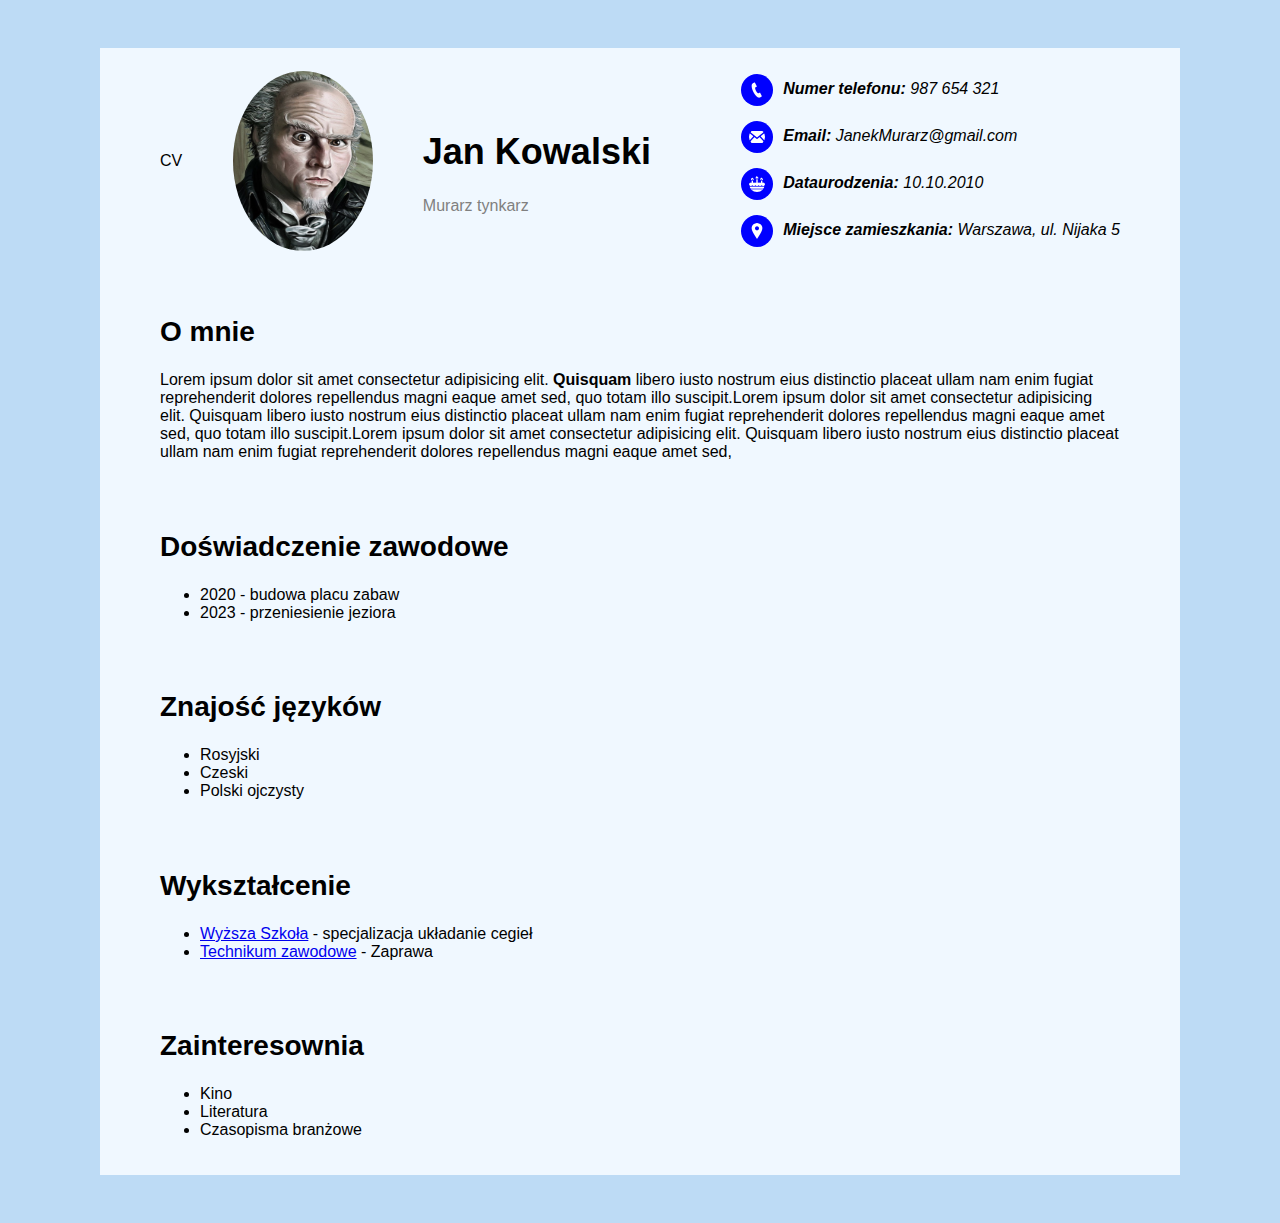
==== CV/index.html @ b51c8693 "Classes" ====
<!DOCTYPE html>
<html lang="pl">
<head>
    <meta charset="UTF-8">
    <meta http-equiv="X-UA-Compatible" content="IE=edge">
    <meta name="viewport" content="width=device-width, initial-scale=1.0">
    <title>CV</title>
    <link rel="stylesheet" href="style.css">
    
</head>
<body>
    <header>
    <p>CV</p>
    <img class="circle" src="SNZ11.jpg"  alt="">
    <div>
    <h1>Jan Kowalski</h1>    
    <span>Murarz tynkarz</span>
    </div>   
    <address>
        <ul>
            <li><img class="address-icon circle" src="Images/phone.png"><b>Numer telefonu:</b> 987 654 321</li>
            <li><img class="address-icon circle" src="Images/mail.png"><b>Email:</b> JanekMurarz@gmail.com</li>
            <li><img class="address-icon circle" src="Images/birthday-cake.png"><b>Dataurodzenia:</b> 10.10.2010</li>
            <li><img class="address-icon circle" src="Images/pin.png"><b>Miejsce zamieszkania:</b> Warszawa, ul. Nijaka 5</li>
        </ul>
    </address>
</header>
<main>
    <section>
    <h2>O mnie</h2>
        <p>Lorem ipsum dolor sit amet consectetur adipisicing elit. <b>Quisquam</b> libero iusto nostrum eius distinctio placeat ullam nam enim fugiat reprehenderit dolores repellendus magni eaque amet sed, quo totam illo suscipit.Lorem ipsum dolor sit amet consectetur adipisicing elit. Quisquam libero iusto nostrum eius distinctio placeat ullam nam enim fugiat reprehenderit dolores repellendus magni eaque amet sed, quo totam illo suscipit.Lorem ipsum dolor sit amet consectetur adipisicing elit. Quisquam libero iusto nostrum eius distinctio placeat ullam nam enim fugiat reprehenderit dolores repellendus magni eaque amet sed,        
        </p>
    </section>
     <section>
    <h2>Doświadczenie zawodowe</h2>
            <ul>
            <li>2020 - budowa placu zabaw</li>
            <li>2023 - przeniesienie jeziora</li>
        </ul>
    </section>   
    <section>
    <h2>Znajość języków</h2>
    <ul>
        <li>Rosyjski</li>
        <li>Czeski</li>
        <li>Polski ojczysty</li>
    </ul>
    </section>   
    <section>
    <h2>Wykształcenie</h2>
    <ul>
        <li><a href="https://www.uczelnie.pl/miasto/gdansk/kierunek/Budownictwo/">Wyższa Szkoła</a>  - specjalizacja układanie cegieł</li>
        <li><a href="https://www.zsb.wroc.pl/"> Technikum zawodowe</a> - Zaprawa</li>
    </ul>
</section>   
<section>
    <h2>Zainteresownia</h2>
    <ul>
        <li>Kino</li>
        <li>Literatura</li>
        <li>Czasopisma branżowe</li>
    </ul>
</section>   
</main>    
</body>
</html>
---- CV/style.css ----
body {
    font-family: Arial;
    background-color: rgb(189, 219, 245);
    padding: 40px 0;
}
h2 {
    font-size: 28px;
}
h1 {
    font-size: 36px;
}
span{
    color: gray;
}
img {
    width: 140px;
     height:180px;
}
section, header {
    padding: 10px 60px 20px 60px;
    background-color: aliceblue;
    width: 960px;
    margin: 0 auto;
}
header {
    display: flex;
    align-items: center;
    justify-content: space-between;
}

header ul {
    list-style: none;
}

header li {
    margin-bottom: 15px;
}

.address-icon  {
    width: 16px;
    height: 16px;
    background-color: blue;
    margin-right: 10px;
    padding: 8px;
    vertical-align: middle;
}

.circle {
    border-radius: 50%;
}
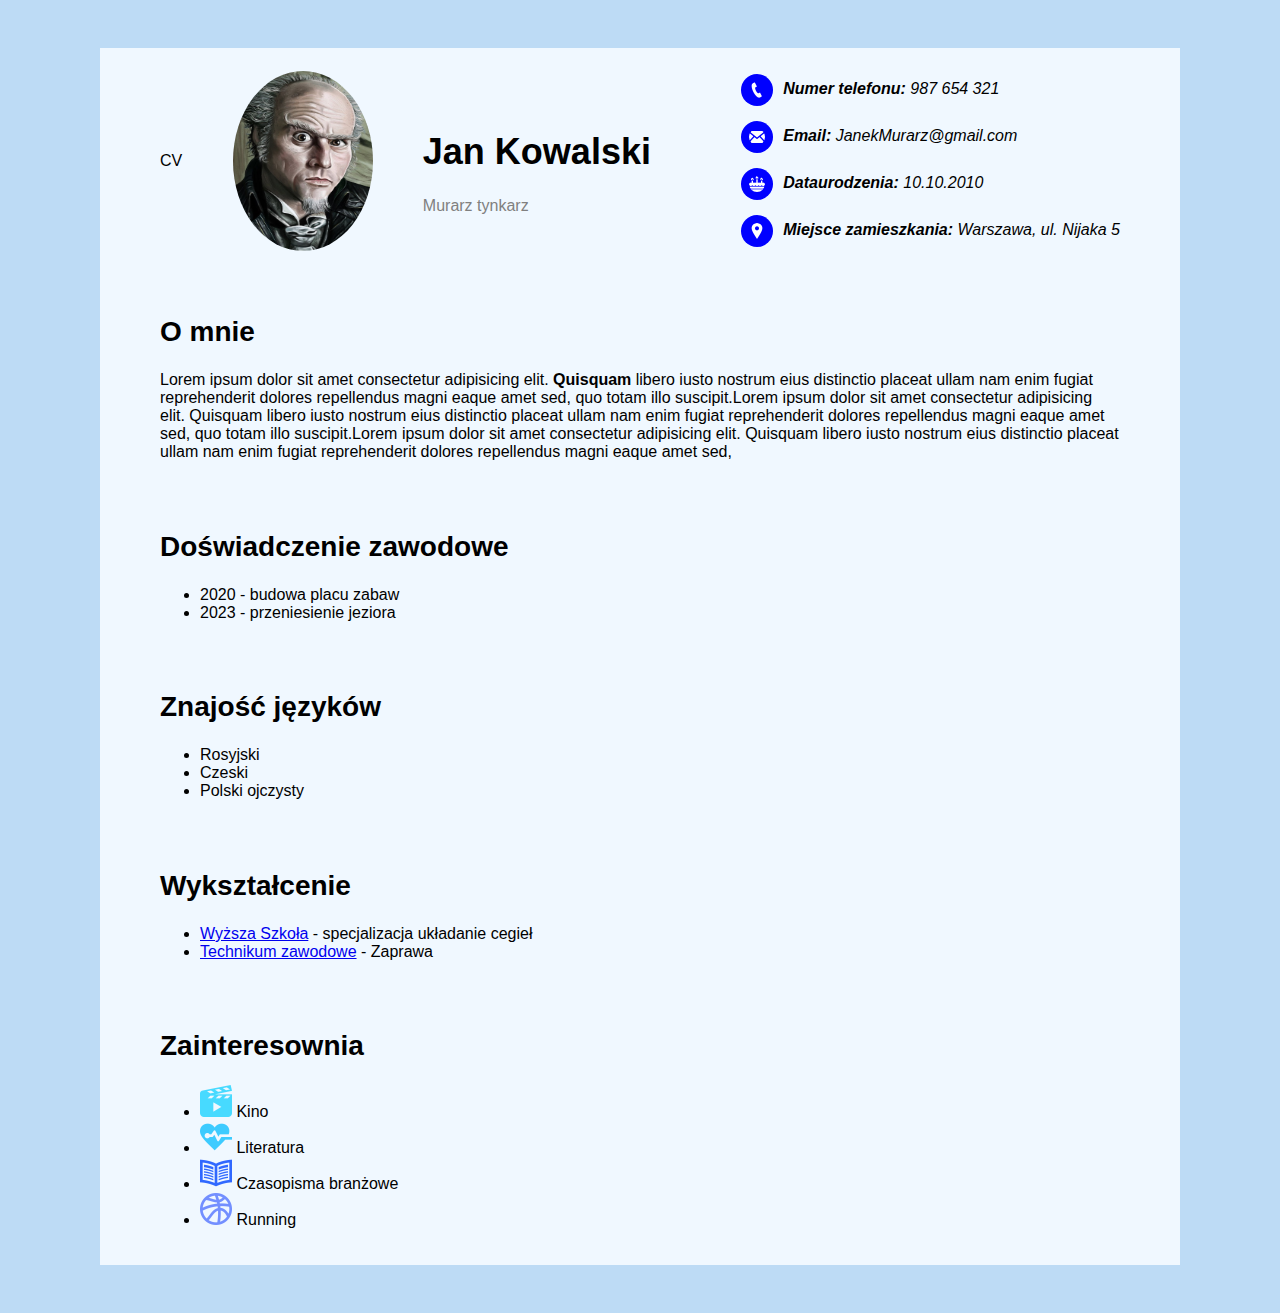
==== commit aa74c8c1: "Fix Images" ====
--- a/CV/index.html
+++ b/CV/index.html
@@ -11,7 +11,7 @@
 <body>
     <header>
     <p>CV</p>
-    <img class="circle" src="SNZ11.jpg"  alt="">
+    <img class="profile-picture circle" src="SNZ11.jpg"  alt="">
     <div>
     <h1>Jan Kowalski</h1>    
     <span>Murarz tynkarz</span>
@@ -56,9 +56,10 @@
 <section>
     <h2>Zainteresownia</h2>
     <ul>
-        <li>Kino</li>
-        <li>Literatura</li>
-        <li>Czasopisma branżowe</li>
+        <li><img src="Images/iconmonstr-video-8-32.png" alt=""> Kino</li>
+        <li><img src="Images/iconmonstr-medical-6-32.png" alt=""> Literatura</li>
+        <li><img src="Images/iconmonstr-newspaper-4-32.png" alt=""> Czasopisma branżowe</li>
+        <li><img src="Images/iconmonstr-basketball-2-32.png" alt=""> Running</li>
     </ul>
 </section>   
 </main>    
--- a/CV/style.css
+++ b/CV/style.css
@@ -12,10 +12,7 @@
 span{
     color: gray;
 }
-img {
-    width: 140px;
-     height:180px;
-}
+
 section, header {
     padding: 10px 60px 20px 60px;
     background-color: aliceblue;
@@ -47,4 +44,8 @@
 
 .circle {
     border-radius: 50%;
+}
+.profile-picture {
+    width: 140px;
+    height: 180px;
 }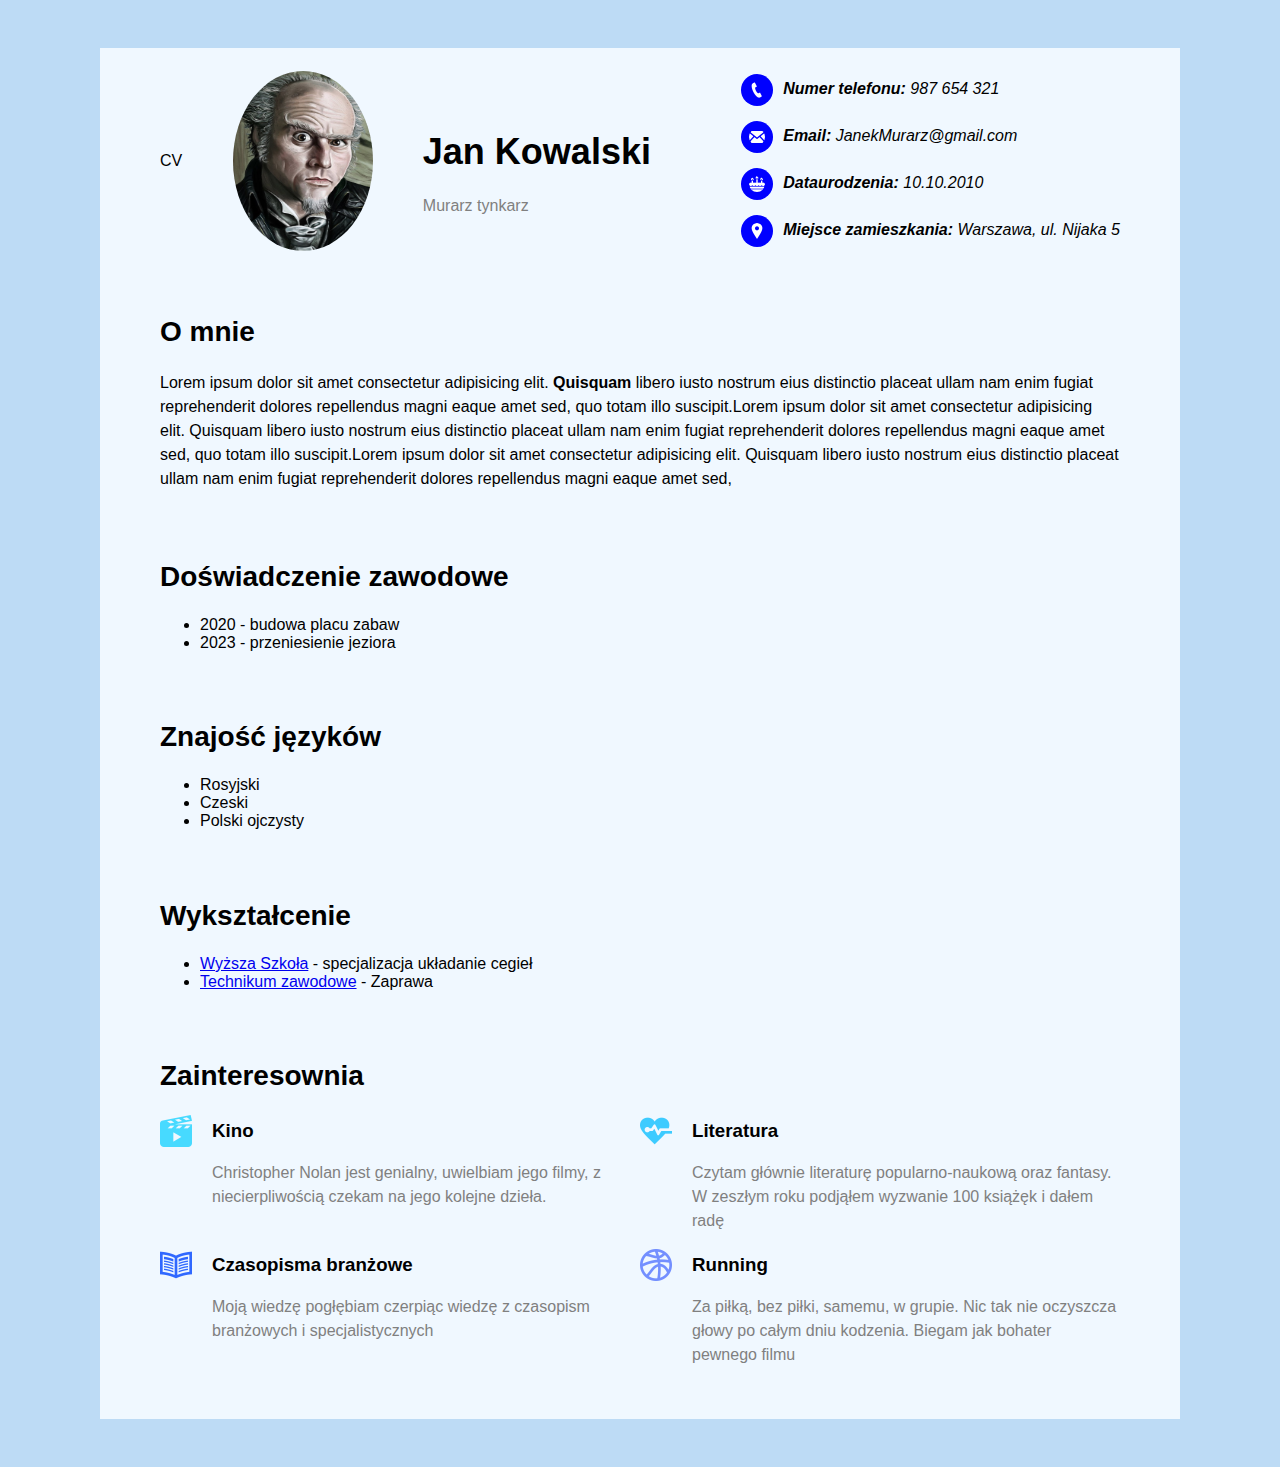
==== commit 16c5682b: "Flex" ====
--- a/CV/index.html
+++ b/CV/index.html
@@ -55,11 +55,33 @@
 </section>   
 <section>
     <h2>Zainteresownia</h2>
-    <ul>
-        <li><img src="Images/iconmonstr-video-8-32.png" alt=""> Kino</li>
-        <li><img src="Images/iconmonstr-medical-6-32.png" alt=""> Literatura</li>
-        <li><img src="Images/iconmonstr-newspaper-4-32.png" alt=""> Czasopisma branżowe</li>
-        <li><img src="Images/iconmonstr-basketball-2-32.png" alt=""> Running</li>
+    <ul class="hobbies">
+        <li><img src="Images/iconmonstr-video-8-32.png" alt="">
+            <div><h3> Kino</h3>
+        <p> Christopher Nolan jest genialny, uwielbiam jego filmy, z niecierpliwością czekam na jego kolejne dzieła.</p>
+    </div>    
+    </li>
+        <li><img src="Images/iconmonstr-medical-6-32.png" alt="">
+            <div>
+            <h3>Literatura
+            
+        </h3>
+            <p>Czytam głównie literaturę popularno-naukową oraz fantasy. W zeszłym roku podjąłem wyzwanie 100 książęk i dałem radę</p>
+        </div>
+        </li>
+        <li><img src="Images/iconmonstr-newspaper-4-32.png" alt="">
+            <div>
+                <h3>Czasopisma branżowe</h3>
+        <p>Moją wiedzę pogłębiam czerpiąc wiedzę z czasopism branżowych i specjalistycznych</p>
+    </div>   
+    </li>
+        <li><img src="Images/iconmonstr-basketball-2-32.png" alt="">
+            <div><h3>Running
+           
+        </h3>
+        <p>Za piłką, bez piłki, samemu, w grupie. Nic tak nie oczyszcza głowy po całym dniu kodzenia. Biegam jak bohater pewnego filmu</p>
+    </div>    
+    </li>
     </ul>
 </section>   
 </main>    
--- a/CV/style.css
+++ b/CV/style.css
@@ -3,13 +3,20 @@
     background-color: rgb(189, 219, 245);
     padding: 40px 0;
 }
+
+h1 {
+    font-size: 36px;
+}
+
 h2 {
     font-size: 28px;
 }
-h1 {
-    font-size: 36px;
+
+h3  {
+    margin-top: 5px;
 }
-span{
+
+span {
     color: gray;
 }
 
@@ -48,4 +55,29 @@
 .profile-picture {
     width: 140px;
     height: 180px;
+}
+
+.hobbies {
+    list-style: none;
+    padding: 0; 
+    display: flex ;
+    flex-wrap: wrap;
+}
+.hobbies li {
+    width: 50%;
+    display: flex;
+    align-items: flex-start;
+    margin-bottom: 40px4;
+}
+
+.hobbies div {
+    margin-left: 20px;
+}
+
+.hobbies p {
+    color: gray;
+}
+
+p {
+    line-height: 1.5;
 }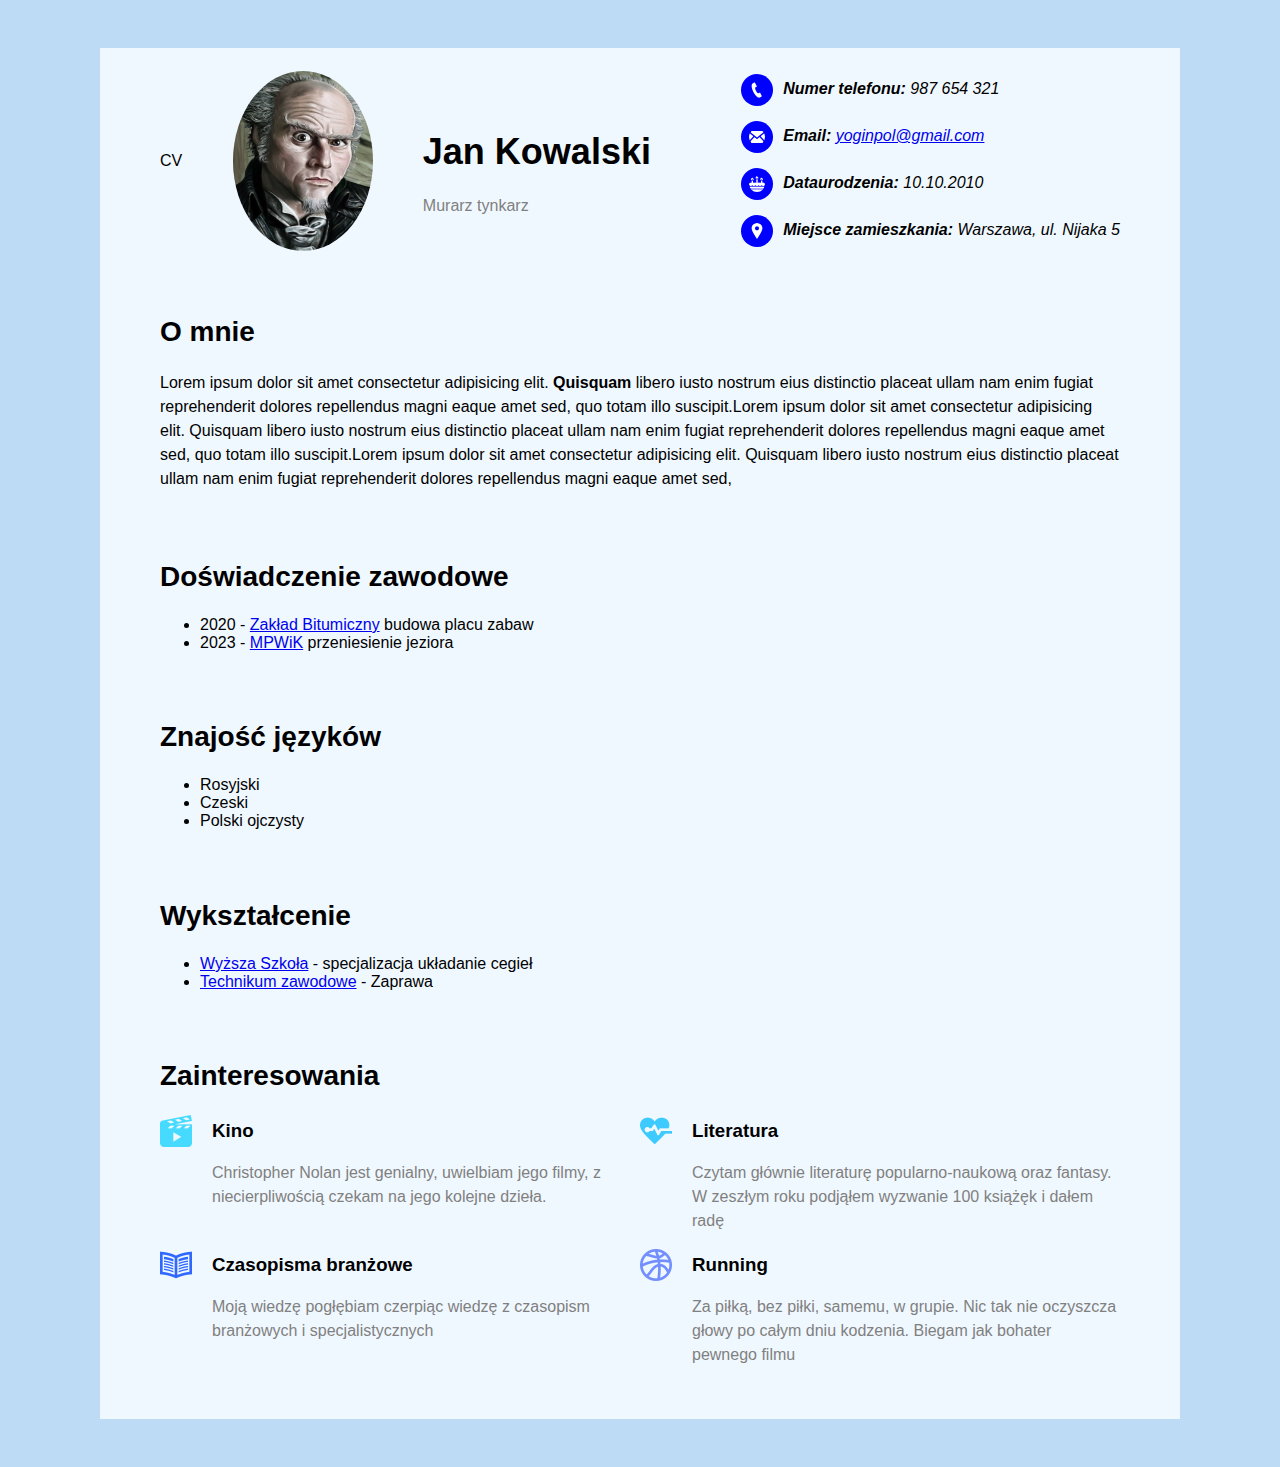
==== commit a7ae2abf: "Format" ====
--- a/CV/index.html
+++ b/CV/index.html
@@ -1,89 +1,146 @@
 <!DOCTYPE html>
 <html lang="pl">
-<head>
-    <meta charset="UTF-8">
-    <meta http-equiv="X-UA-Compatible" content="IE=edge">
-    <meta name="viewport" content="width=device-width, initial-scale=1.0">
+  <head>
+    <meta charset="UTF-8" />
+    <meta http-equiv="X-UA-Compatible" content="IE=edge" />
+    <meta name="viewport" content="width=device-width, initial-scale=1.0" />
     <title>CV</title>
-    <link rel="stylesheet" href="style.css">
-    
-</head>
-<body>
+    <link rel="stylesheet" href="style.css" />
+  </head>
+  <body>
     <header>
-    <p>CV</p>
-    <img class="profile-picture circle" src="SNZ11.jpg"  alt="">
-    <div>
-    <h1>Jan Kowalski</h1>    
-    <span>Murarz tynkarz</span>
-    </div>   
-    <address>
+      <p>CV</p>
+      <img class="profile-picture circle" src="SNZ11.jpg" alt="" />
+      <div>
+        <h1>Jan Kowalski</h1>
+        <span>Murarz tynkarz</span>
+      </div>
+      <address>
         <ul>
-            <li><img class="address-icon circle" src="Images/phone.png"><b>Numer telefonu:</b> 987 654 321</li>
-            <li><img class="address-icon circle" src="Images/mail.png"><b>Email:</b> JanekMurarz@gmail.com</li>
-            <li><img class="address-icon circle" src="Images/birthday-cake.png"><b>Dataurodzenia:</b> 10.10.2010</li>
-            <li><img class="address-icon circle" src="Images/pin.png"><b>Miejsce zamieszkania:</b> Warszawa, ul. Nijaka 5</li>
+          <li>
+            <img class="address-icon circle" src="Images/phone.png" /><b
+              >Numer telefonu:</b>
+            987 654 321
+          </li>
+          <li>
+            <img class="address-icon circle" src="Images/mail.png" /><b
+              >Email:</b> <a href="mailto:yoginpol@gmail.com">  yoginpol@gmail.com</a>           
+          </li>
+          <li>
+            <img class="address-icon circle" src="Images/birthday-cake.png" /><b
+              >Dataurodzenia:</b>
+            10.10.2010
+          </li>
+          <li>
+            <img class="address-icon circle" src="Images/pin.png" /><b
+              >Miejsce zamieszkania:</b>
+            Warszawa, ul. Nijaka 5
+          </li>
         </ul>
-    </address>
-</header>
-<main>
-    <section>
-    <h2>O mnie</h2>
-        <p>Lorem ipsum dolor sit amet consectetur adipisicing elit. <b>Quisquam</b> libero iusto nostrum eius distinctio placeat ullam nam enim fugiat reprehenderit dolores repellendus magni eaque amet sed, quo totam illo suscipit.Lorem ipsum dolor sit amet consectetur adipisicing elit. Quisquam libero iusto nostrum eius distinctio placeat ullam nam enim fugiat reprehenderit dolores repellendus magni eaque amet sed, quo totam illo suscipit.Lorem ipsum dolor sit amet consectetur adipisicing elit. Quisquam libero iusto nostrum eius distinctio placeat ullam nam enim fugiat reprehenderit dolores repellendus magni eaque amet sed,        
+      </address>
+    </header>
+    <main>
+      <section>
+        <h2>O mnie</h2>
+        <p>
+          Lorem ipsum dolor sit amet consectetur adipisicing elit.
+          <b>Quisquam</b> libero iusto nostrum eius distinctio placeat ullam nam
+          enim fugiat reprehenderit dolores repellendus magni eaque amet sed,
+          quo totam illo suscipit.Lorem ipsum dolor sit amet consectetur
+          adipisicing elit. Quisquam libero iusto nostrum eius distinctio
+          placeat ullam nam enim fugiat reprehenderit dolores repellendus magni
+          eaque amet sed, quo totam illo suscipit.Lorem ipsum dolor sit amet
+          consectetur adipisicing elit. Quisquam libero iusto nostrum eius
+          distinctio placeat ullam nam enim fugiat reprehenderit dolores
+          repellendus magni eaque amet sed,
         </p>
-    </section>
-     <section>
-    <h2>Doświadczenie zawodowe</h2>
-            <ul>
-            <li>2020 - budowa placu zabaw</li>
-            <li>2023 - przeniesienie jeziora</li>
+      </section>
+      <section>
+        <h2>Doświadczenie zawodowe</h2>
+        <ul>
+          <li>
+            2020 -
+            <a
+              href="https://bergerholding.eu/pl/polska/bran%C5%BCe/berger-bau-polska/wytw%C3%B3rnie-mas-bitumicznych"
+            >
+              Zakład Bitumiczny</a
+            >
+            budowa placu zabaw
+          </li>
+          <li>
+            2023 - <a href="https://www.mpwik.wroc.pl/">MPWiK</a> przeniesienie
+            jeziora
+          </li>
         </ul>
-    </section>   
-    <section>
-    <h2>Znajość języków</h2>
-    <ul>
-        <li>Rosyjski</li>
-        <li>Czeski</li>
-        <li>Polski ojczysty</li>
-    </ul>
-    </section>   
-    <section>
-    <h2>Wykształcenie</h2>
-    <ul>
-        <li><a href="https://www.uczelnie.pl/miasto/gdansk/kierunek/Budownictwo/">Wyższa Szkoła</a>  - specjalizacja układanie cegieł</li>
-        <li><a href="https://www.zsb.wroc.pl/"> Technikum zawodowe</a> - Zaprawa</li>
-    </ul>
-</section>   
-<section>
-    <h2>Zainteresownia</h2>
-    <ul class="hobbies">
-        <li><img src="Images/iconmonstr-video-8-32.png" alt="">
-            <div><h3> Kino</h3>
-        <p> Christopher Nolan jest genialny, uwielbiam jego filmy, z niecierpliwością czekam na jego kolejne dzieła.</p>
-    </div>    
-    </li>
-        <li><img src="Images/iconmonstr-medical-6-32.png" alt="">
+      </section>
+      <section>
+        <h2>Znajość języków</h2>
+        <ul>
+          <li>Rosyjski</li>
+          <li>Czeski</li>
+          <li>Polski ojczysty</li>
+        </ul>
+      </section>
+      <section>
+        <h2>Wykształcenie</h2>
+        <ul>
+          <li>
+            <a
+              href="https://www.uczelnie.pl/miasto/gdansk/kierunek/Budownictwo/"
+              >Wyższa Szkoła</a
+            >
+            - specjalizacja układanie cegieł
+          </li>
+          <li>
+            <a href="https://www.zsb.wroc.pl/"> Technikum zawodowe</a> - Zaprawa
+          </li>
+        </ul>
+      </section>
+      <section>
+        <h2>Zainteresowania</h2>
+        <ul class="hobbies">
+          <li>
+            <img src="Images/iconmonstr-video-8-32.png" alt="" />
             <div>
-            <h3>Literatura
-            
-        </h3>
-            <p>Czytam głównie literaturę popularno-naukową oraz fantasy. W zeszłym roku podjąłem wyzwanie 100 książęk i dałem radę</p>
-        </div>
-        </li>
-        <li><img src="Images/iconmonstr-newspaper-4-32.png" alt="">
+              <h3>Kino</h3>
+              <p>
+                Christopher Nolan jest genialny, uwielbiam jego filmy, z
+                niecierpliwością czekam na jego kolejne dzieła.
+              </p>
+            </div>
+          </li>
+          <li>
+            <img src="Images/iconmonstr-medical-6-32.png" alt="" />
             <div>
-                <h3>Czasopisma branżowe</h3>
-        <p>Moją wiedzę pogłębiam czerpiąc wiedzę z czasopism branżowych i specjalistycznych</p>
-    </div>   
-    </li>
-        <li><img src="Images/iconmonstr-basketball-2-32.png" alt="">
-            <div><h3>Running
-           
-        </h3>
-        <p>Za piłką, bez piłki, samemu, w grupie. Nic tak nie oczyszcza głowy po całym dniu kodzenia. Biegam jak bohater pewnego filmu</p>
-    </div>    
-    </li>
-    </ul>
-</section>   
-</main>    
-</body>
-</html>+              <h3>Literatura</h3>
+              <p>
+                Czytam głównie literaturę popularno-naukową oraz fantasy. W
+                zeszłym roku podjąłem wyzwanie 100 książęk i dałem radę
+              </p>
+            </div>
+          </li>
+          <li>
+            <img src="Images/iconmonstr-newspaper-4-32.png" alt="" />
+            <div>
+              <h3>Czasopisma branżowe</h3>
+              <p>
+                Moją wiedzę pogłębiam czerpiąc wiedzę z czasopism branżowych i
+                specjalistycznych
+              </p>
+            </div>
+          </li>
+          <li>
+            <img src="Images/iconmonstr-basketball-2-32.png" alt="" />
+            <div>
+              <h3>Running</h3>
+              <p>
+                Za piłką, bez piłki, samemu, w grupie. Nic tak nie oczyszcza
+                głowy po całym dniu kodzenia. Biegam jak bohater pewnego filmu
+              </p>
+            </div>
+          </li>
+        </ul>
+      </section>
+    </main>
+  </body>
+</html>
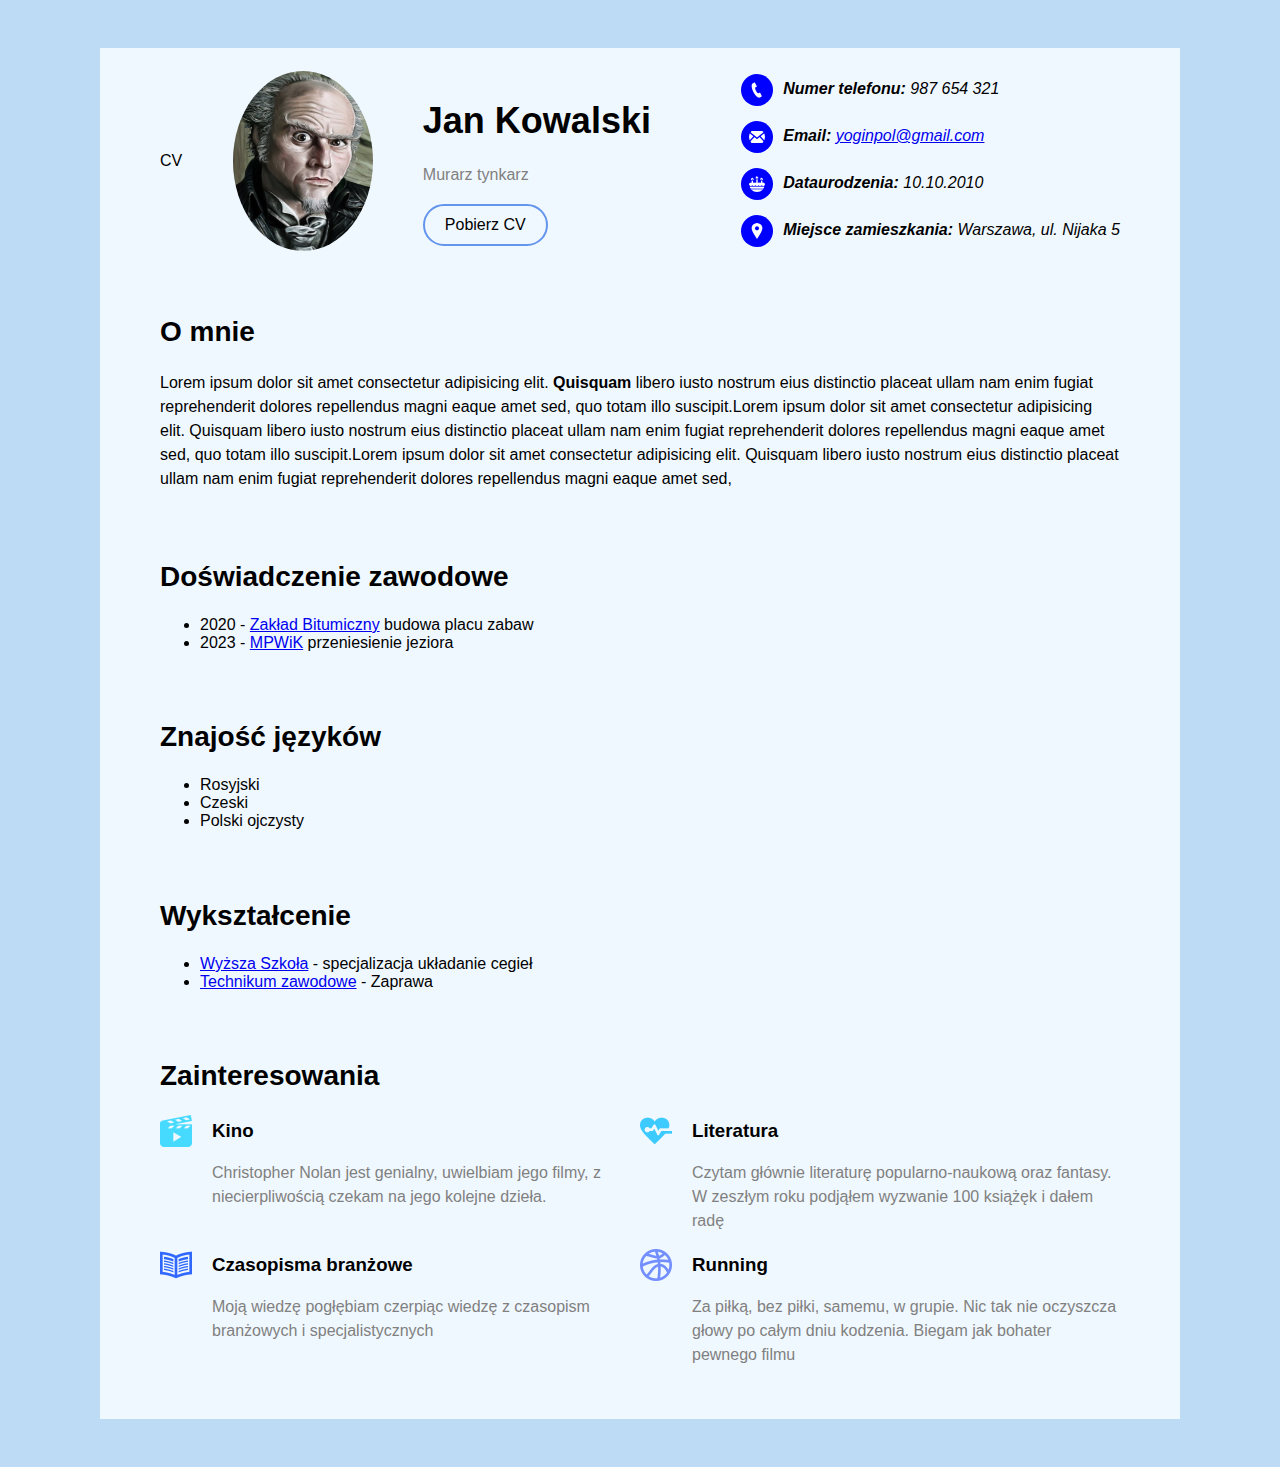
==== commit db299721: "Fix Code" ====
--- a/CV/index.html
+++ b/CV/index.html
@@ -14,7 +14,10 @@
       <div>
         <h1>Jan Kowalski</h1>
         <span>Murarz tynkarz</span>
-      </div>
+        <div>
+        <a class="cv-download-link" href="https://gofile.io/d/ZxA5lW"> Pobierz CV</a>
+    </div>
+    </div>
       <address>
         <ul>
           <li>
--- a/CV/style.css
+++ b/CV/style.css
@@ -80,4 +80,29 @@
 
 p {
     line-height: 1.5;
+}
+
+.cv-download-link {
+    border: 2px solid cornflowerblue;
+    color: black;
+    text-decoration: none;
+    padding: 10px 20px;
+    display: inline-block;
+    margin-top: 20px;
+    border-radius: 26px;
+    transition: background-color 0.5s, color 0.5s;
+}
+
+.cv-download-link:hover {
+    color: white;
+    background-color: cornflowerblue;
+}
+
+.cv-download-link:focus {
+    outline: none;
+    color: white;
+    background-color: cornflowerblue;
+}
+.cv-download-link:active {
+    text-decoration: underline;
 }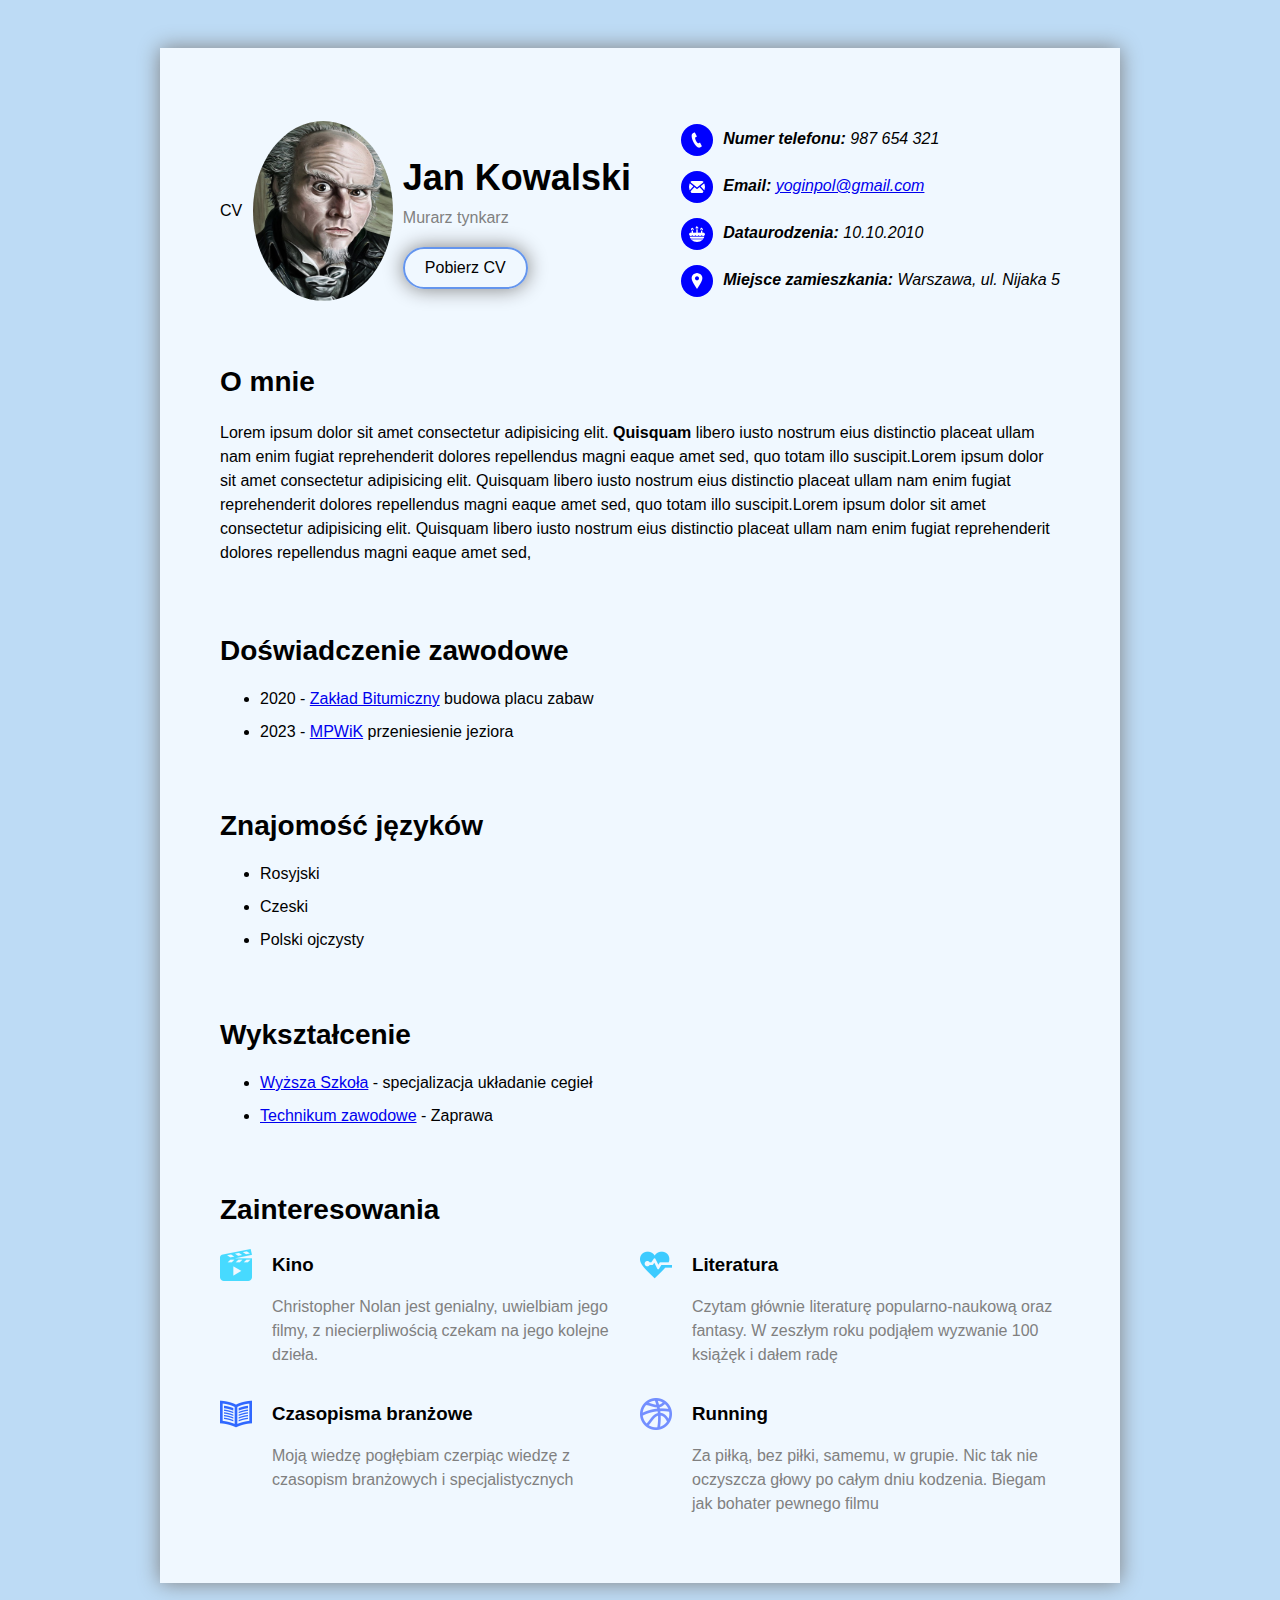
==== commit f4ad95f6: "End" ====
--- a/CV/index.html
+++ b/CV/index.html
@@ -8,142 +8,154 @@
     <link rel="stylesheet" href="style.css" />
   </head>
   <body>
-    <header>
-      <p>CV</p>
-      <img class="profile-picture circle" src="SNZ11.jpg" alt="" />
-      <div>
-        <h1>Jan Kowalski</h1>
-        <span>Murarz tynkarz</span>
+    <div class="container">
+      <header>
+        <p>CV</p>
+        <img class="profile-picture circle" src="SNZ11.jpg" alt="Zdjęcie profilowe hrabiego Olafa" />
         <div>
-        <a class="cv-download-link" href="https://gofile.io/d/ZxA5lW"> Pobierz CV</a>
+          <h1>Jan Kowalski</h1>
+          <span>Murarz tynkarz</span>
+          <div>
+            <a class="cv-download-link" href="https://gofile.io/d/ZxA5lW">
+              Pobierz CV</a
+            >
+          </div>
+        </div>
+        <address>
+          <ul>
+            <li>
+              <img class="address-icon circle" src="Images/phone.png" /><b
+                >Numer telefonu:</b
+              >
+              987 654 321
+            </li>
+            <li>
+              <img class="address-icon circle" src="Images/mail.png" /><b
+                >Email:</b
+              >
+              <a href="mailto:yoginpol@gmail.com"> yoginpol@gmail.com</a>
+            </li>
+            <li>
+              <img
+                class="address-icon circle"
+                src="Images/birthday-cake.png"
+              /><b>Dataurodzenia:</b>
+              10.10.2010
+            </li>
+            <li>
+              <img class="address-icon circle" src="Images/pin.png" /><b
+                >Miejsce zamieszkania:</b
+              >
+              Warszawa, ul. Nijaka 5
+            </li>
+          </ul>
+        </address>
+      </header>
+      <main>
+        <section>
+          <h2>O mnie</h2>
+          <p>
+            Lorem ipsum dolor sit amet consectetur adipisicing elit.
+            <b>Quisquam</b> libero iusto nostrum eius distinctio placeat ullam
+            nam enim fugiat reprehenderit dolores repellendus magni eaque amet
+            sed, quo totam illo suscipit.Lorem ipsum dolor sit amet consectetur
+            adipisicing elit. Quisquam libero iusto nostrum eius distinctio
+            placeat ullam nam enim fugiat reprehenderit dolores repellendus
+            magni eaque amet sed, quo totam illo suscipit.Lorem ipsum dolor sit
+            amet consectetur adipisicing elit. Quisquam libero iusto nostrum
+            eius distinctio placeat ullam nam enim fugiat reprehenderit dolores
+            repellendus magni eaque amet sed,
+          </p>
+        </section>
+        <section>
+          <h2>Doświadczenie zawodowe</h2>
+          <ul>
+            <li>
+              2020 -
+              <a
+                href="https://bergerholding.eu/pl/polska/bran%C5%BCe/berger-bau-polska/wytw%C3%B3rnie-mas-bitumicznych"
+              >
+                Zakład Bitumiczny</a
+              >
+              budowa placu zabaw
+            </li>
+            <li>
+              2023 -
+              <a href="https://www.mpwik.wroc.pl/">MPWiK</a> przeniesienie
+              jeziora
+            </li>
+          </ul>
+        </section>
+        <section>
+          <h2>Znajomość języków</h2>
+          <ul>
+            <li>Rosyjski</li>
+            <li>Czeski</li>
+            <li>Polski ojczysty</li>
+          </ul>
+        </section>
+        <section>
+          <h2>Wykształcenie</h2>
+          <ul>
+            <li>
+              <a
+                href="https://www.uczelnie.pl/miasto/gdansk/kierunek/Budownictwo/"
+                >Wyższa Szkoła</a
+              >
+              - specjalizacja układanie cegieł
+            </li>
+            <li>
+              <a href="https://www.zsb.wroc.pl/"> Technikum zawodowe</a> -
+              Zaprawa
+            </li>
+          </ul>
+        </section>
+        <section>
+          <h2>Zainteresowania</h2>
+          <ul class="hobbies">
+            <li>
+              <img src="Images/iconmonstr-video-8-32.png" alt="" />
+              <div>
+                <h3>Kino</h3>
+                <p>
+                  Christopher Nolan jest genialny, uwielbiam jego filmy, z
+                  niecierpliwością czekam na jego kolejne dzieła.
+                </p>
+              </div>
+            </li>
+            <li>
+              <img src="Images/iconmonstr-medical-6-32.png" alt="" />
+              <div>
+                <h3>Literatura</h3>
+                <p>
+                  Czytam głównie literaturę popularno-naukową oraz fantasy. W
+                  zeszłym roku podjąłem wyzwanie 100 książęk i dałem radę
+                </p>
+              </div>
+            </li>
+            <li>
+              <img src="Images/iconmonstr-newspaper-4-32.png" alt="" />
+              <div>
+                <h3>Czasopisma branżowe</h3>
+                <p>
+                  Moją wiedzę pogłębiam czerpiąc wiedzę z czasopism branżowych i
+                  specjalistycznych
+                </p>
+              </div>
+            </li>
+            <li>
+              <img src="Images/iconmonstr-basketball-2-32.png" alt="" />
+              <div>
+                <h3>Running</h3>
+                <p>
+                  Za piłką, bez piłki, samemu, w grupie. Nic tak nie oczyszcza
+                  głowy po całym dniu kodzenia. Biegam jak bohater pewnego filmu
+                </p>
+              </div>
+            </li>
+          </ul>
+        </section>
+      </main>
     </div>
-    </div>
-      <address>
-        <ul>
-          <li>
-            <img class="address-icon circle" src="Images/phone.png" /><b
-              >Numer telefonu:</b>
-            987 654 321
-          </li>
-          <li>
-            <img class="address-icon circle" src="Images/mail.png" /><b
-              >Email:</b> <a href="mailto:yoginpol@gmail.com">  yoginpol@gmail.com</a>           
-          </li>
-          <li>
-            <img class="address-icon circle" src="Images/birthday-cake.png" /><b
-              >Dataurodzenia:</b>
-            10.10.2010
-          </li>
-          <li>
-            <img class="address-icon circle" src="Images/pin.png" /><b
-              >Miejsce zamieszkania:</b>
-            Warszawa, ul. Nijaka 5
-          </li>
-        </ul>
-      </address>
-    </header>
-    <main>
-      <section>
-        <h2>O mnie</h2>
-        <p>
-          Lorem ipsum dolor sit amet consectetur adipisicing elit.
-          <b>Quisquam</b> libero iusto nostrum eius distinctio placeat ullam nam
-          enim fugiat reprehenderit dolores repellendus magni eaque amet sed,
-          quo totam illo suscipit.Lorem ipsum dolor sit amet consectetur
-          adipisicing elit. Quisquam libero iusto nostrum eius distinctio
-          placeat ullam nam enim fugiat reprehenderit dolores repellendus magni
-          eaque amet sed, quo totam illo suscipit.Lorem ipsum dolor sit amet
-          consectetur adipisicing elit. Quisquam libero iusto nostrum eius
-          distinctio placeat ullam nam enim fugiat reprehenderit dolores
-          repellendus magni eaque amet sed,
-        </p>
-      </section>
-      <section>
-        <h2>Doświadczenie zawodowe</h2>
-        <ul>
-          <li>
-            2020 -
-            <a
-              href="https://bergerholding.eu/pl/polska/bran%C5%BCe/berger-bau-polska/wytw%C3%B3rnie-mas-bitumicznych"
-            >
-              Zakład Bitumiczny</a
-            >
-            budowa placu zabaw
-          </li>
-          <li>
-            2023 - <a href="https://www.mpwik.wroc.pl/">MPWiK</a> przeniesienie
-            jeziora
-          </li>
-        </ul>
-      </section>
-      <section>
-        <h2>Znajość języków</h2>
-        <ul>
-          <li>Rosyjski</li>
-          <li>Czeski</li>
-          <li>Polski ojczysty</li>
-        </ul>
-      </section>
-      <section>
-        <h2>Wykształcenie</h2>
-        <ul>
-          <li>
-            <a
-              href="https://www.uczelnie.pl/miasto/gdansk/kierunek/Budownictwo/"
-              >Wyższa Szkoła</a
-            >
-            - specjalizacja układanie cegieł
-          </li>
-          <li>
-            <a href="https://www.zsb.wroc.pl/"> Technikum zawodowe</a> - Zaprawa
-          </li>
-        </ul>
-      </section>
-      <section>
-        <h2>Zainteresowania</h2>
-        <ul class="hobbies">
-          <li>
-            <img src="Images/iconmonstr-video-8-32.png" alt="" />
-            <div>
-              <h3>Kino</h3>
-              <p>
-                Christopher Nolan jest genialny, uwielbiam jego filmy, z
-                niecierpliwością czekam na jego kolejne dzieła.
-              </p>
-            </div>
-          </li>
-          <li>
-            <img src="Images/iconmonstr-medical-6-32.png" alt="" />
-            <div>
-              <h3>Literatura</h3>
-              <p>
-                Czytam głównie literaturę popularno-naukową oraz fantasy. W
-                zeszłym roku podjąłem wyzwanie 100 książęk i dałem radę
-              </p>
-            </div>
-          </li>
-          <li>
-            <img src="Images/iconmonstr-newspaper-4-32.png" alt="" />
-            <div>
-              <h3>Czasopisma branżowe</h3>
-              <p>
-                Moją wiedzę pogłębiam czerpiąc wiedzę z czasopism branżowych i
-                specjalistycznych
-              </p>
-            </div>
-          </li>
-          <li>
-            <img src="Images/iconmonstr-basketball-2-32.png" alt="" />
-            <div>
-              <h3>Running</h3>
-              <p>
-                Za piłką, bez piłki, samemu, w grupie. Nic tak nie oczyszcza
-                głowy po całym dniu kodzenia. Biegam jak bohater pewnego filmu
-              </p>
-            </div>
-          </li>
-        </ul>
-      </section>
-    </main>
   </body>
 </html>
--- a/CV/style.css
+++ b/CV/style.css
@@ -6,6 +6,7 @@
 
 h1 {
     font-size: 36px;
+    margin-bottom: 10px;
 }
 
 h2 {
@@ -20,23 +21,30 @@
     color: gray;
 }
 
+.container {
+    box-shadow:  0 0 20px gray;
+    width: 960px;
+    margin: 0 auto;
+    background-color: aliceblue;
+}
+
 section, header {
     padding: 10px 60px 20px 60px;
-    background-color: aliceblue;
-    width: 960px;
-    margin: 0 auto;
+   
+    
 }
 header {
     display: flex;
     align-items: center;
     justify-content: space-between;
+    padding-top: 60px;
 }
 
 header ul {
     list-style: none;
 }
 
-header li {
+li {
     margin-bottom: 15px;
 }
 
@@ -91,6 +99,7 @@
     margin-top: 20px;
     border-radius: 26px;
     transition: background-color 0.5s, color 0.5s;
+    box-shadow:  0 0 20px gray;
 }
 
 .cv-download-link:hover {
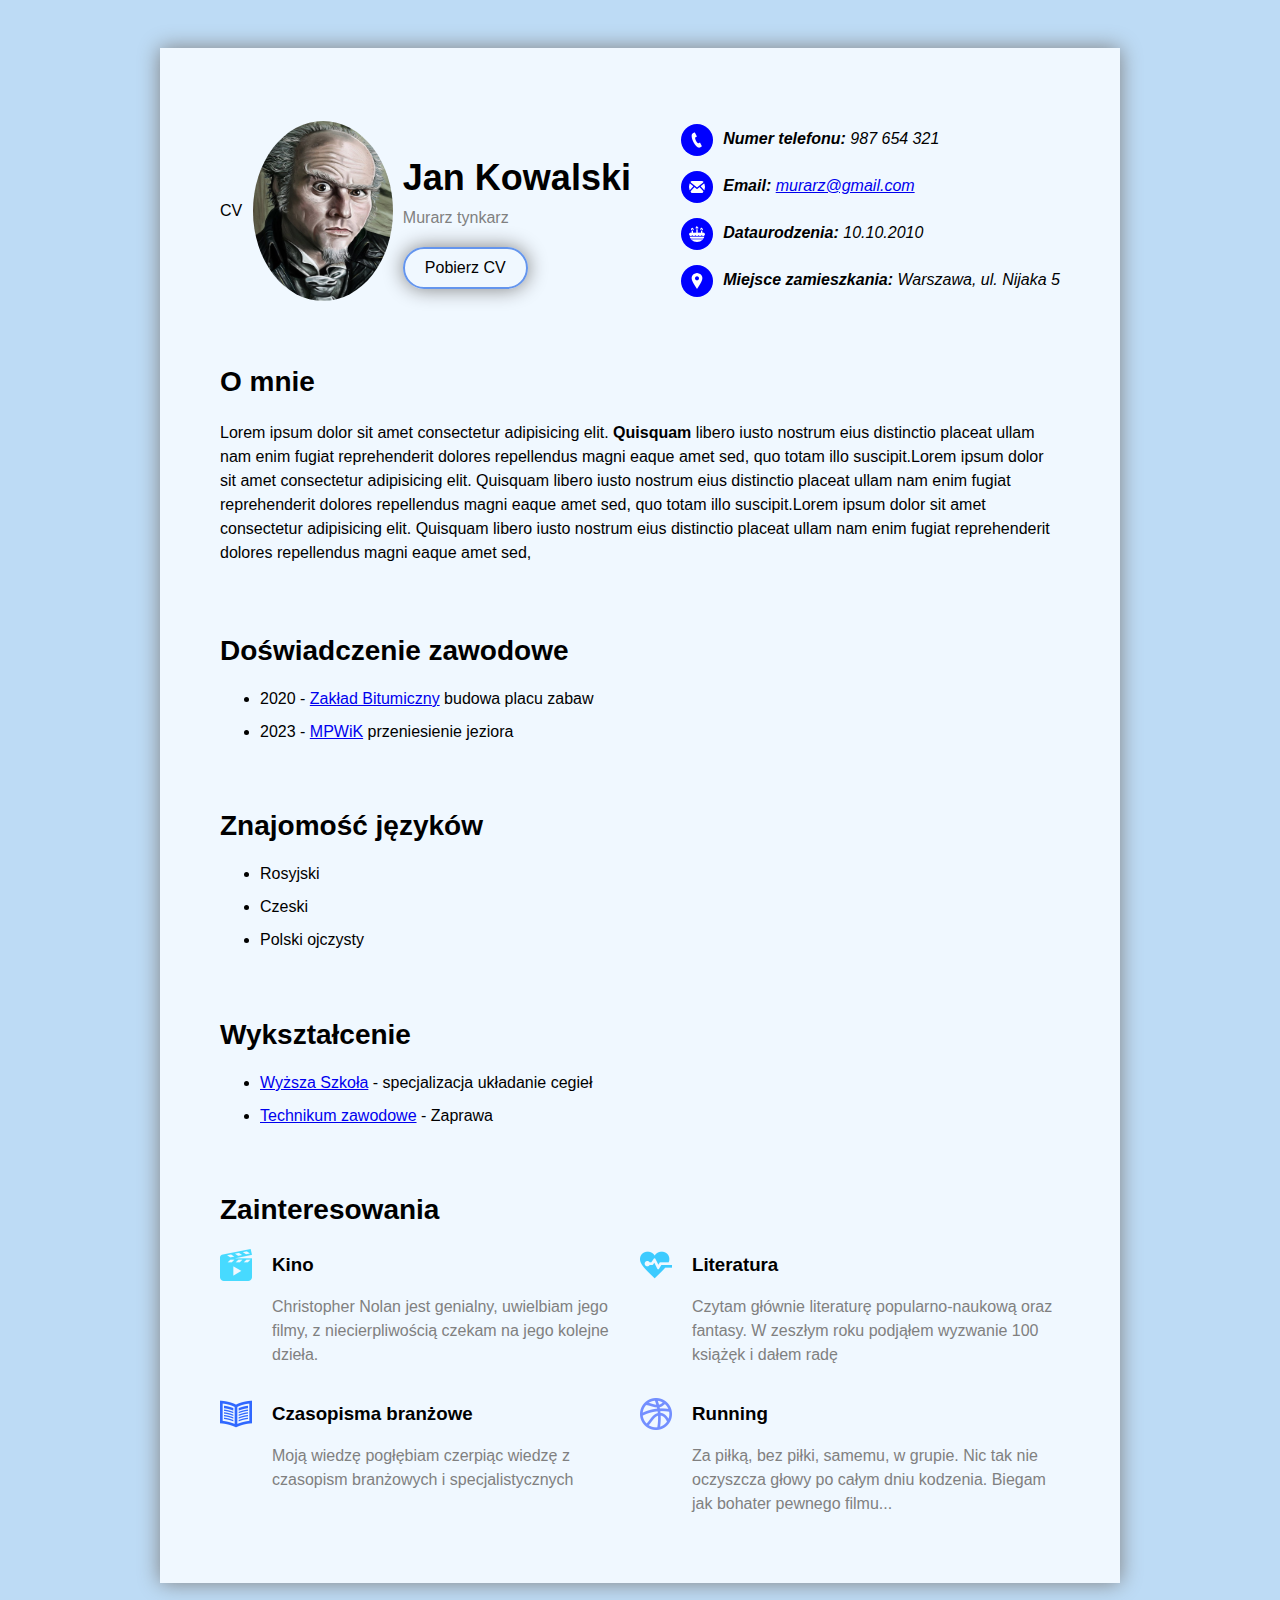
==== commit 401d009f: "Zmiana" ====
--- a/CV/index.html
+++ b/CV/index.html
@@ -33,7 +33,7 @@
               <img class="address-icon circle" src="Images/mail.png" /><b
                 >Email:</b
               >
-              <a href="mailto:yoginpol@gmail.com"> yoginpol@gmail.com</a>
+              <a href="mailto:murarz@gmail.com"> murarz@gmail.com</a>
             </li>
             <li>
               <img
@@ -149,7 +149,7 @@
                 <h3>Running</h3>
                 <p>
                   Za piłką, bez piłki, samemu, w grupie. Nic tak nie oczyszcza
-                  głowy po całym dniu kodzenia. Biegam jak bohater pewnego filmu
+                  głowy po całym dniu kodzenia. Biegam jak bohater pewnego filmu...
                 </p>
               </div>
             </li>
